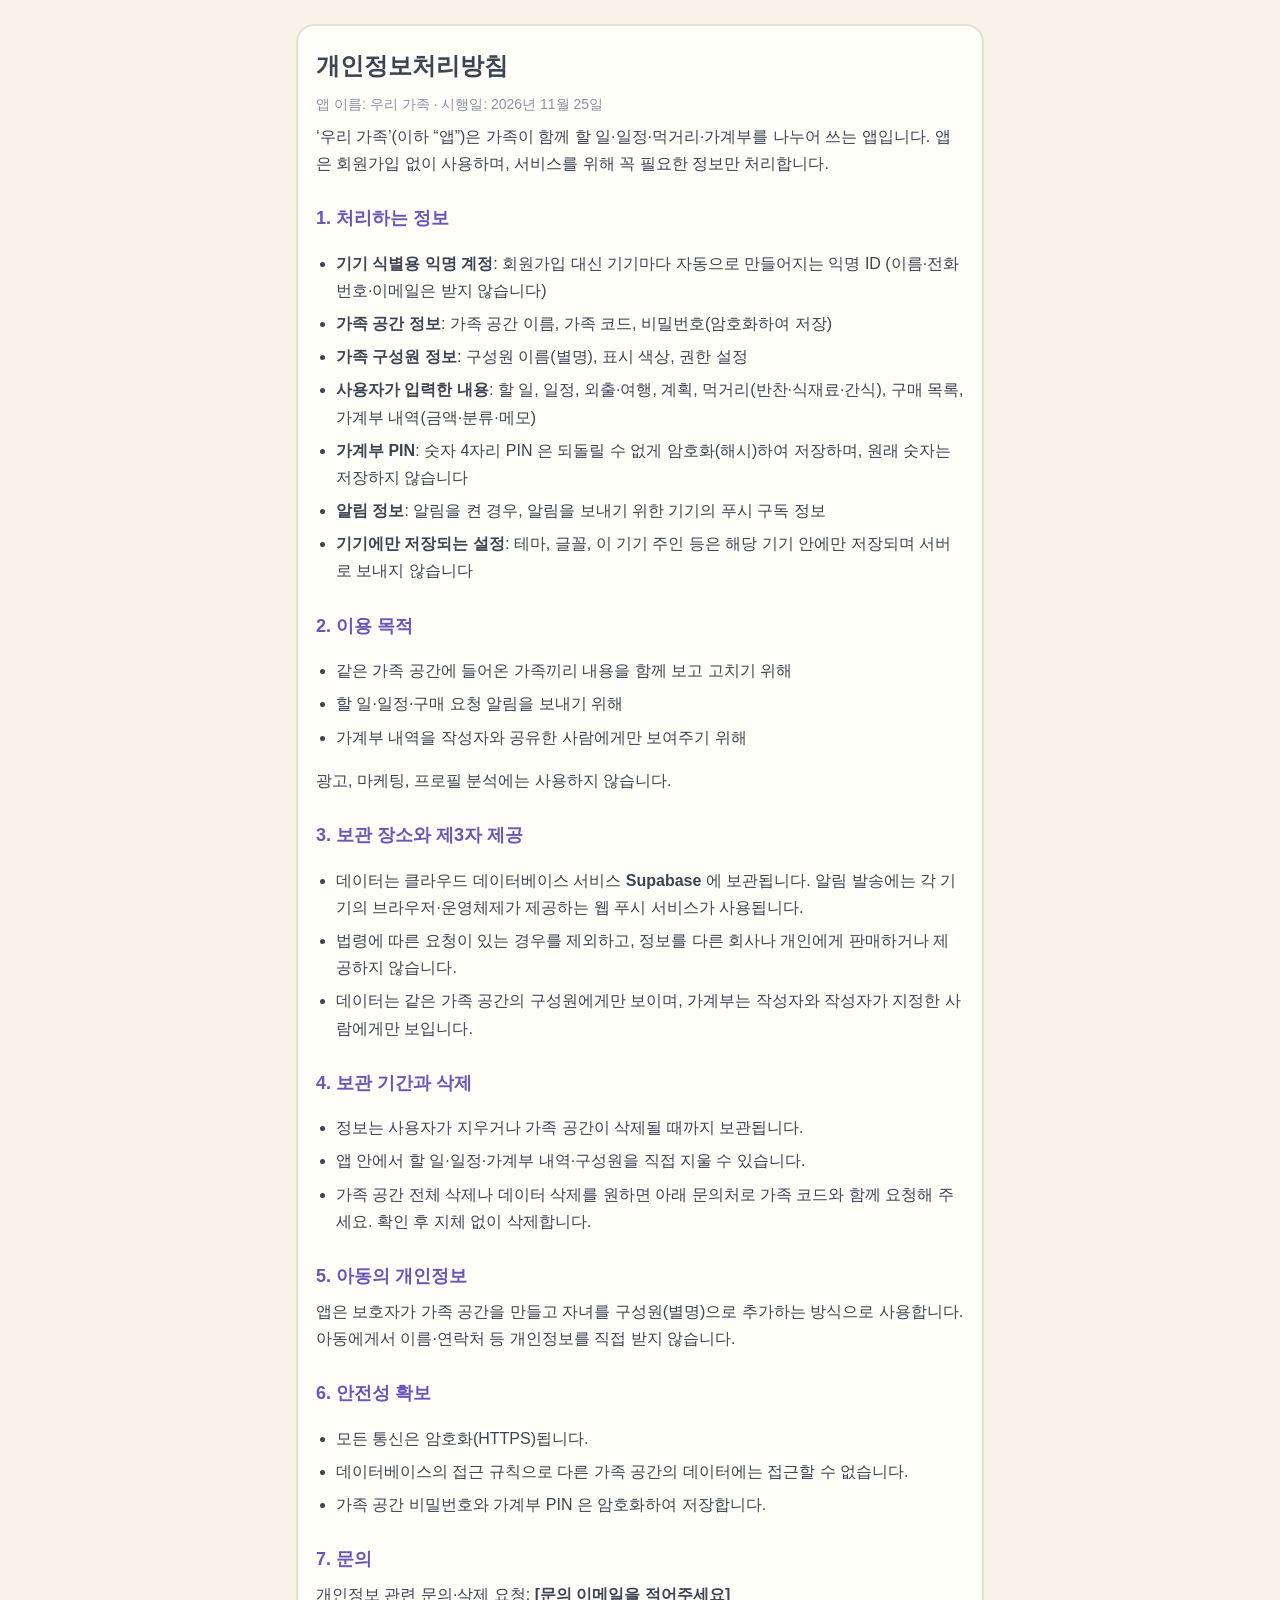
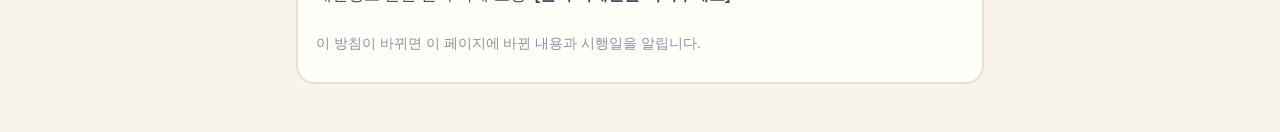
==== privacy.html @ 682a239f "앱 출시 준비: 개인정보처리방침 페이지, manifest 보강, .nojekyll - privacy.html: 개인정보처리방침 (설정 → 데이터 → 개인정보처리방침에서 열림) - " ====
<!doctype html>
<html lang="ko">
<head>
  <meta charset="utf-8">
  <meta name="viewport" content="width=device-width, initial-scale=1">
  <title>개인정보처리방침 · 우리 가족</title>
  <link rel="icon" href="icons/icon.svg" type="image/svg+xml">
  <style>
    :root { --bg: #f8f4ea; --paper: #fffef9; --ink: #3d4452; --muted: #8a92a0; --line: #e5e0d3; --accent: #6b55b8; }
    @media (prefers-color-scheme: dark) { :root { --bg: #1d1f24; --paper: #25282e; --ink: #e8e6e1; --muted: #a3a8b3; --line: #3a3e46; --accent: #b9a8f5; } }
    * { box-sizing: border-box; }
    body { margin: 0; background: var(--bg); color: var(--ink); font: 16px/1.7 'Apple SD Gothic Neo', 'Malgun Gothic', 'Noto Sans KR', sans-serif; }
    main { max-width: 720px; margin: 0 auto; padding: 24px 16px 48px; }
    .card { background: var(--paper); border: 2px solid var(--line); border-radius: 18px; padding: 20px 18px; }
    h1 { font-size: 24px; margin: 0 0 4px; }
    h2 { font-size: 18px; margin: 26px 0 6px; color: var(--accent); }
    p, li { margin: 6px 0; }
    ul { padding-left: 20px; }
    .muted { color: var(--muted); font-size: 14px; }
    a { color: var(--accent); }
  </style>
</head>
<body>
<main>
  <div class="card">
    <h1>개인정보처리방침</h1>
    <p class="muted">앱 이름: 우리 가족 · 시행일: 2026년 11월 25일</p>

    <p>‘우리 가족’(이하 “앱”)은 가족이 함께 할 일·일정·먹거리·가계부를 나누어 쓰는 앱입니다. 앱은 회원가입 없이 사용하며, 서비스를 위해 꼭 필요한 정보만 처리합니다.</p>

    <h2>1. 처리하는 정보</h2>
    <ul>
      <li><b>기기 식별용 익명 계정</b>: 회원가입 대신 기기마다 자동으로 만들어지는 익명 ID (이름·전화번호·이메일은 받지 않습니다)</li>
      <li><b>가족 공간 정보</b>: 가족 공간 이름, 가족 코드, 비밀번호(암호화하여 저장)</li>
      <li><b>가족 구성원 정보</b>: 구성원 이름(별명), 표시 색상, 권한 설정</li>
      <li><b>사용자가 입력한 내용</b>: 할 일, 일정, 외출·여행, 계획, 먹거리(반찬·식재료·간식), 구매 목록, 가계부 내역(금액·분류·메모)</li>
      <li><b>가계부 PIN</b>: 숫자 4자리 PIN 은 되돌릴 수 없게 암호화(해시)하여 저장하며, 원래 숫자는 저장하지 않습니다</li>
      <li><b>알림 정보</b>: 알림을 켠 경우, 알림을 보내기 위한 기기의 푸시 구독 정보</li>
      <li><b>기기에만 저장되는 설정</b>: 테마, 글꼴, 이 기기 주인 등은 해당 기기 안에만 저장되며 서버로 보내지 않습니다</li>
    </ul>

    <h2>2. 이용 목적</h2>
    <ul>
      <li>같은 가족 공간에 들어온 가족끼리 내용을 함께 보고 고치기 위해</li>
      <li>할 일·일정·구매 요청 알림을 보내기 위해</li>
      <li>가계부 내역을 작성자와 공유한 사람에게만 보여주기 위해</li>
    </ul>
    <p>광고, 마케팅, 프로필 분석에는 사용하지 않습니다.</p>

    <h2>3. 보관 장소와 제3자 제공</h2>
    <ul>
      <li>데이터는 클라우드 데이터베이스 서비스 <b>Supabase</b> 에 보관됩니다. 알림 발송에는 각 기기의 브라우저·운영체제가 제공하는 웹 푸시 서비스가 사용됩니다.</li>
      <li>법령에 따른 요청이 있는 경우를 제외하고, 정보를 다른 회사나 개인에게 판매하거나 제공하지 않습니다.</li>
      <li>데이터는 같은 가족 공간의 구성원에게만 보이며, 가계부는 작성자와 작성자가 지정한 사람에게만 보입니다.</li>
    </ul>

    <h2>4. 보관 기간과 삭제</h2>
    <ul>
      <li>정보는 사용자가 지우거나 가족 공간이 삭제될 때까지 보관됩니다.</li>
      <li>앱 안에서 할 일·일정·가계부 내역·구성원을 직접 지울 수 있습니다.</li>
      <li>가족 공간 전체 삭제나 데이터 삭제를 원하면 아래 문의처로 가족 코드와 함께 요청해 주세요. 확인 후 지체 없이 삭제합니다.</li>
    </ul>

    <h2>5. 아동의 개인정보</h2>
    <p>앱은 보호자가 가족 공간을 만들고 자녀를 구성원(별명)으로 추가하는 방식으로 사용합니다. 아동에게서 이름·연락처 등 개인정보를 직접 받지 않습니다.</p>

    <h2>6. 안전성 확보</h2>
    <ul>
      <li>모든 통신은 암호화(HTTPS)됩니다.</li>
      <li>데이터베이스의 접근 규칙으로 다른 가족 공간의 데이터에는 접근할 수 없습니다.</li>
      <li>가족 공간 비밀번호와 가계부 PIN 은 암호화하여 저장합니다.</li>
    </ul>

    <h2>7. 문의</h2>
    <p>개인정보 관련 문의·삭제 요청: <b>[문의 이메일을 적어주세요]</b></p>

    <p class="muted" style="margin-top:24px">이 방침이 바뀌면 이 페이지에 바뀐 내용과 시행일을 알립니다.</p>
  </div>
</main>
</body>
</html>
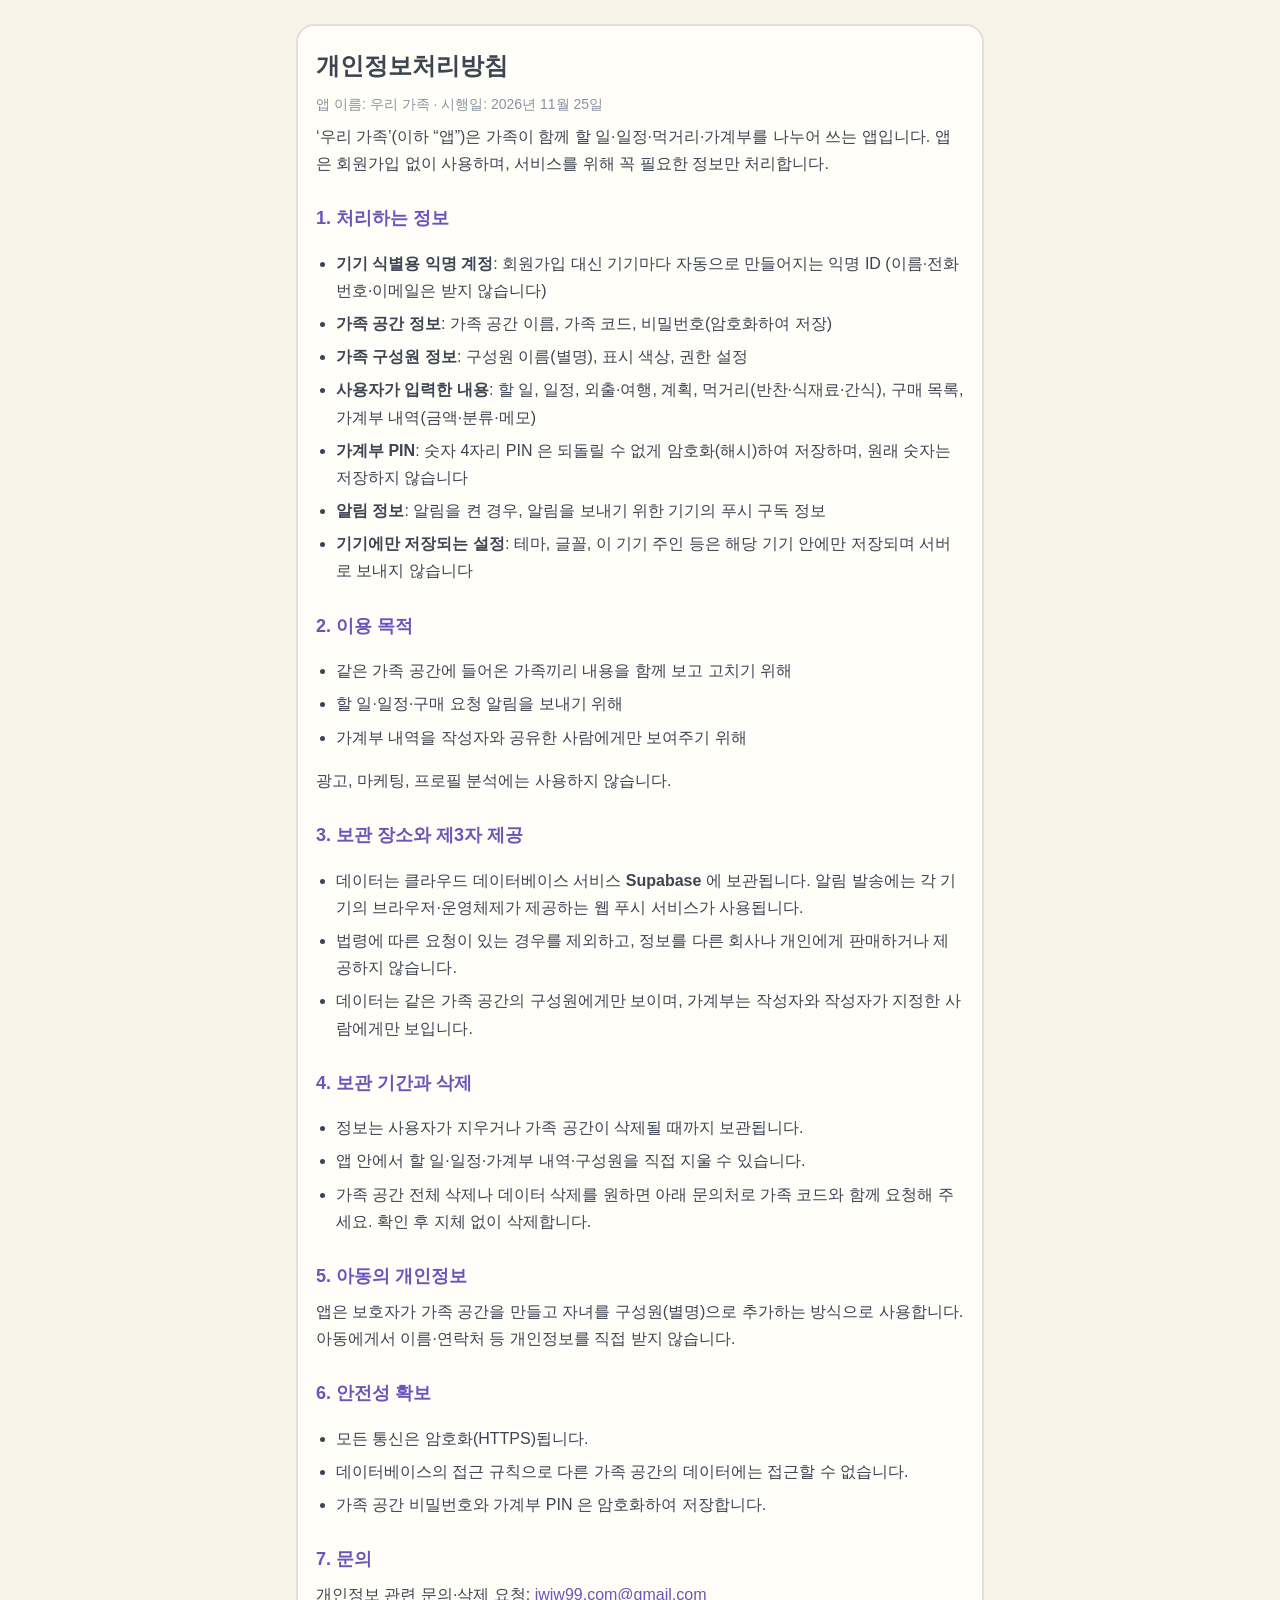
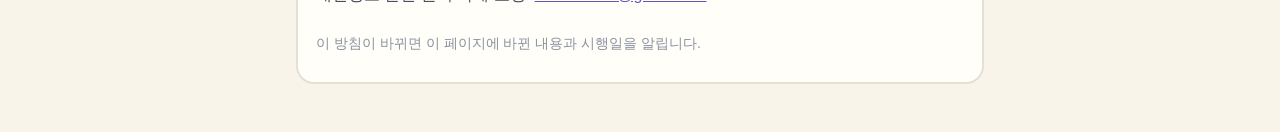
==== commit ccf353ce: "개인정보처리방침에 문의 이메일 추가 Co-Authored-By: Claude Opus 5.5 <noreply@anthropic.com> Claude-Session: https://" ====
--- a/privacy.html
+++ b/privacy.html
@@ -72,7 +72,7 @@
     </ul>
 
     <h2>7. 문의</h2>
-    <p>개인정보 관련 문의·삭제 요청: <b>[문의 이메일을 적어주세요]</b></p>
+    <p>개인정보 관련 문의·삭제 요청: <a href="mailto:iwiw99.com@gmail.com">iwiw99.com@gmail.com</a></p>
 
     <p class="muted" style="margin-top:24px">이 방침이 바뀌면 이 페이지에 바뀐 내용과 시행일을 알립니다.</p>
   </div>
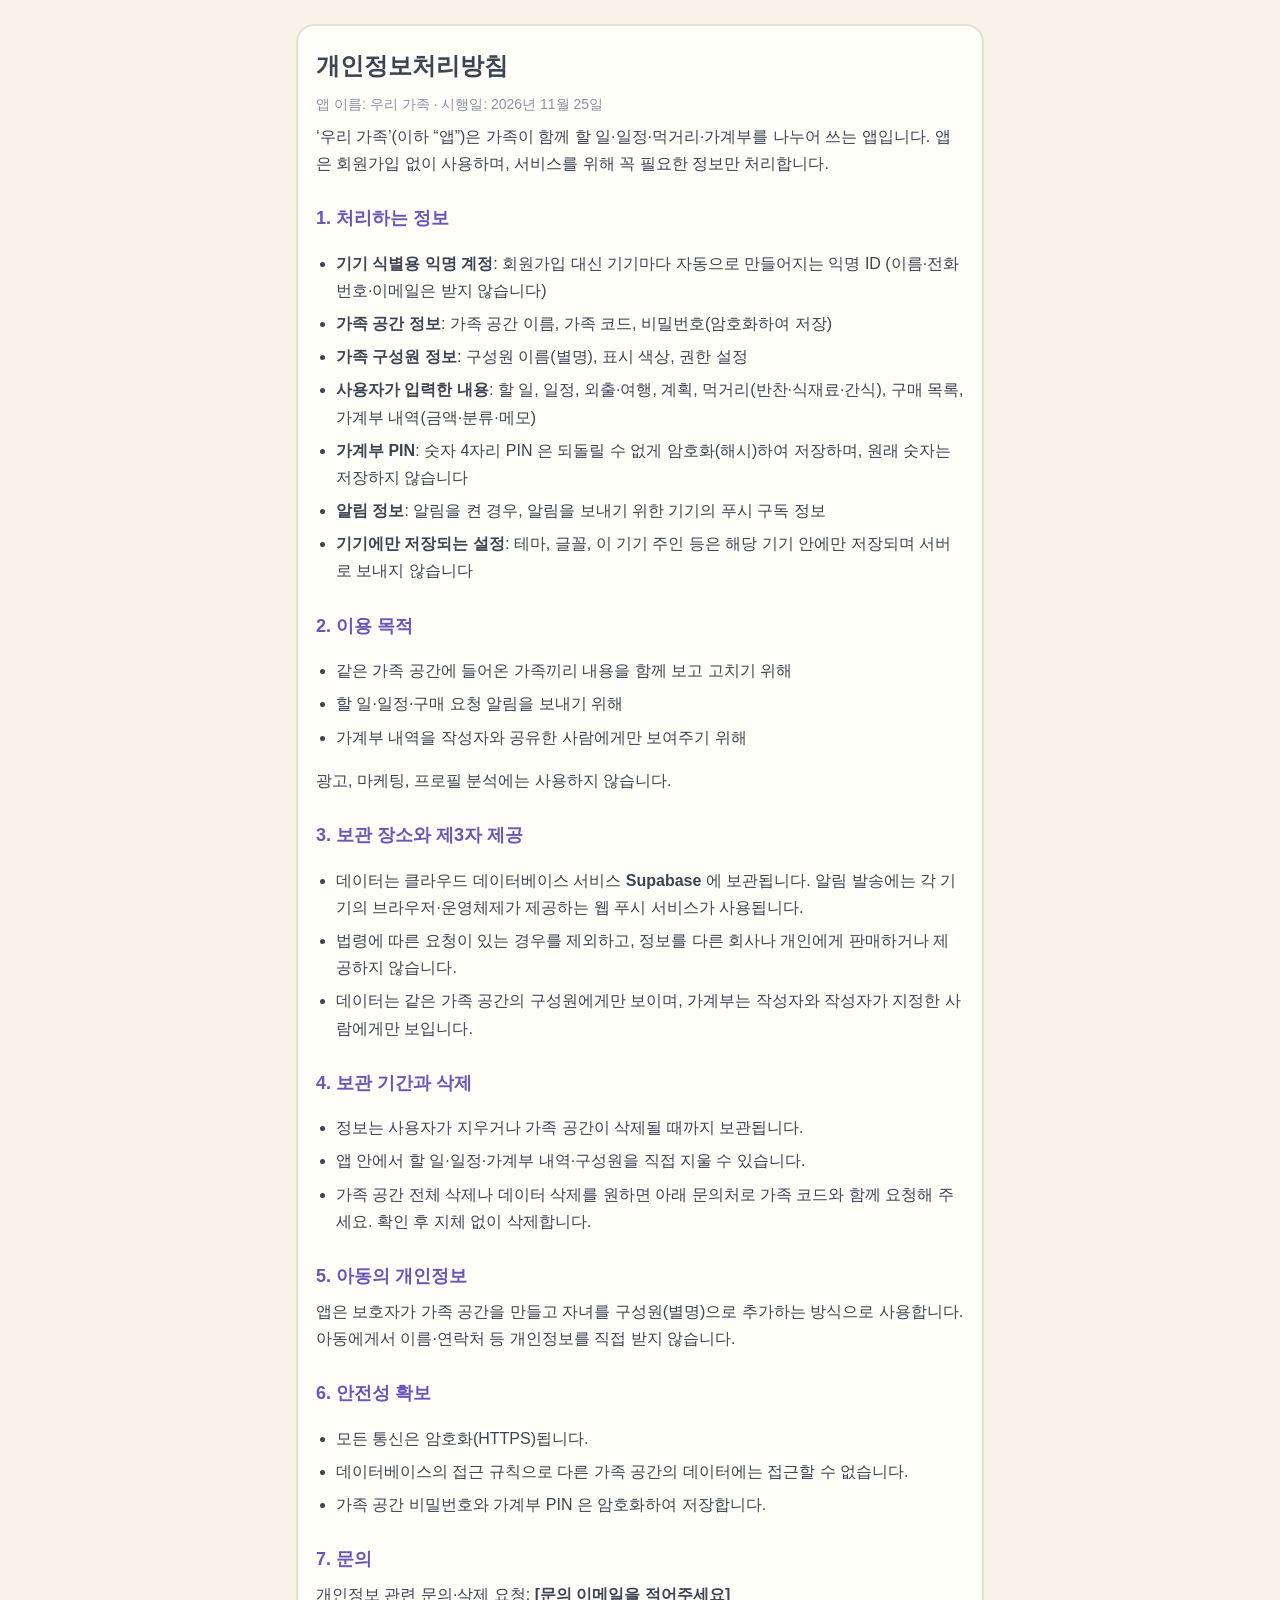
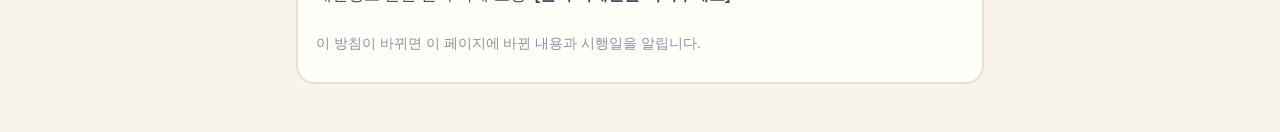
==== commit a5adb3bd: "Revert "개인정보처리방침에 문의 이메일 추가" This reverts commit ccf353ce3d47493b522dd04620305466834d29b3." ====
--- a/privacy.html
+++ b/privacy.html
@@ -72,7 +72,7 @@
     </ul>
 
     <h2>7. 문의</h2>
-    <p>개인정보 관련 문의·삭제 요청: <a href="mailto:iwiw99.com@gmail.com">iwiw99.com@gmail.com</a></p>
+    <p>개인정보 관련 문의·삭제 요청: <b>[문의 이메일을 적어주세요]</b></p>
 
     <p class="muted" style="margin-top:24px">이 방침이 바뀌면 이 페이지에 바뀐 내용과 시행일을 알립니다.</p>
   </div>
